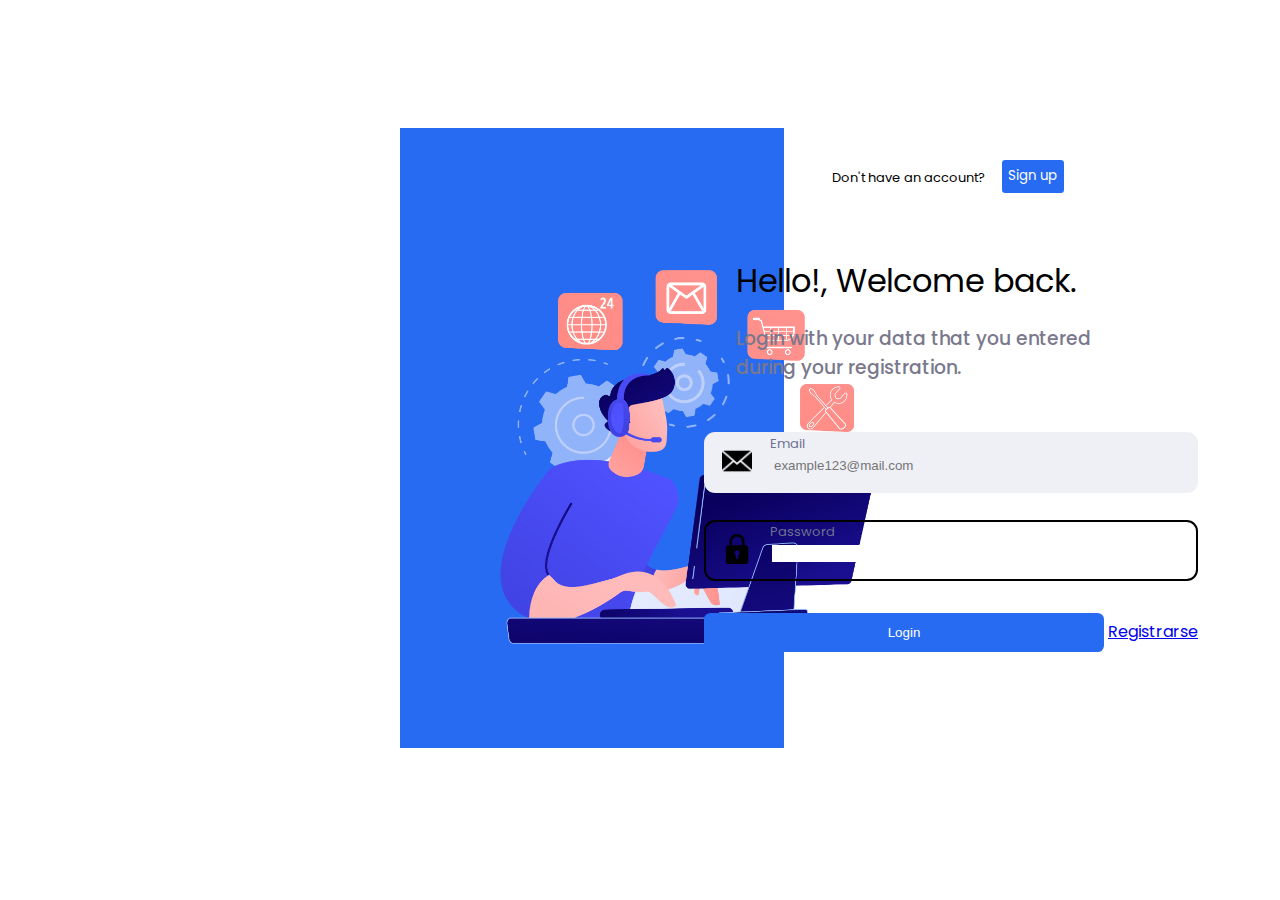
==== FrontEnd/view/index.html @ 820a15e8 "(FEAT) Signup button added and some styles changed" ====
<!DOCTYPE html>
<html lang="en">
<head>
    <link rel="preconnect" href="https://fonts.googleapis.com">
    <link rel="preconnect" href="https://fonts.gstatic.com" crossorigin>
    <link href="https://fonts.googleapis.com/css2?family=Poppins:wght@300;400;500&display=swap" rel="stylesheet">
    <link rel="stylesheet" href="/FrontEnd/style/style.css">
    <meta charset="UTF-8">
    <meta http-equiv="X-UA-Compatible" content="IE=edge">
    <meta name="viewport" content="width=device-width, initial-scale=1.0">
    <title>Document</title>
</head>
<body>
    <div>
        <div class="container1">
            <div class="con1left"><img class="img_container1" src="../img/20943705.png" width="500px"></div>
            <div class="con1right">
                <div class="con1right_top">
                    <h3 class="con1account">Don't have an account?</h3>
                    <button class="con1button_top">Sign up</button>
                </div>
                        <h1 class="con1title">Hello!, Welcome back.</h1>
                        <h3 class="con1subtitle">Login with your data that you entered<br> during your registration.</h3>
                <form action="#" method="post">
                    <div class="con1email">
                        <p class="con1p">Email</p>
                        <img class="con1img" src="../img/email.png" height="30px">
                        <input class="con1input_email" type="text" name="user" placeholder="example123@mail.com">
                    </div>
                    <div class="con1pass">
                        <p class="con1p">Password</p>
                        <img class="con1img" src="../img/padlock.png" height="30px">
                        <input class="con1input_pass" type="password" name="password" placeholder="">
                    </div>
                </form>
                <button class="boton_login">Login</button>
                <a href="Register.html">Registrarse</a>
            </div>
        </div>
    </div>
    
</body>
</html>
---- FrontEnd/style/style.css ----
:root{
    font-family: 'Poppins', sans-serif;
}


.img_container1{
    margin-left: 2.5rem;
}

p{
    margin: 0;

}
/*CONTENEDORES*/

.container1{
    margin-top: 8rem;
    display: grid;
    grid-template-columns: 1fr 1fr;
    grid-template-rows: 1fr;
    gap: 0px 0px;
    grid-template-areas: 
    "con1left con1right"; 
}

.con1left{ grid-area: con1left; }
.con1right { grid-area: con1right; }

.con1left{
    background-color: #276BF2;
    padding-top: 5rem;
    width: 30%;
    height: 60%;
    position: absolute;
    left: 25rem;
}

.con1right{
    margin-top: 8rem;
    position: absolute;
    left: 55%;
}

.con1title{
    position:relative; 
    margin:0;
    top: -2rem;
    font-weight: 400;
    padding-left: 2rem;
}

.con1subtitle{
    position:relative; 
    top: -2rem;
    font-weight: 500;
    color: #7A788C;
    padding-left: 2rem;
}


.con1email{
    display: block;
    background-color:#EFF0F6 ;
    border: 2px solid #EFF0F6;
    border-radius: 0.7rem;
    margin-bottom: 1.7rem;
}

.con1pass{
    display: block;
    border: 2px solid #000000;
    border-radius: 0.7rem;
}
.con1p{
    font-size: small;
    padding-left: 4rem;
    color: #6E7191 ;
}

.con1img{
    margin-left: 1rem;
    bottom: 0.5rem;
    position: relative;
}

.con1input_pass{
    position: relative;
    margin-left: 1rem;
    border: none;
}

.con1input_email{
    background-color:#EFF0F6 ;
    position: relative;
    margin-left: 1rem;
    bottom: 14px;
    border: none;
}

.con1input_pass{
    position: relative;
    margin-left: 1rem;
    bottom: 14px;
    border: none;
}

.con1right_top{
    display: flex;
    position: relative;
    
    left: 8rem;
    top: -6rem;
}

.con1button_top{
    color: #fff;
    background-color:#276BF2 ;
    border: none;
    padding: 0.4rem;
    border-radius: 0.2rem;
    font-family: 'Poppins';
}

.con1account{
    padding-top: 0.5rem;
    padding-right: 1rem;
    margin: 0;
    font-size: small;
    font-weight: 400;
}

.boton_login{
    color: #fff;
    background-color: #276BF2;
    margin-top: 2rem;
    width: 25rem;
    height: 2.4rem;
    border: none;
    border-radius: 0.4rem;
}
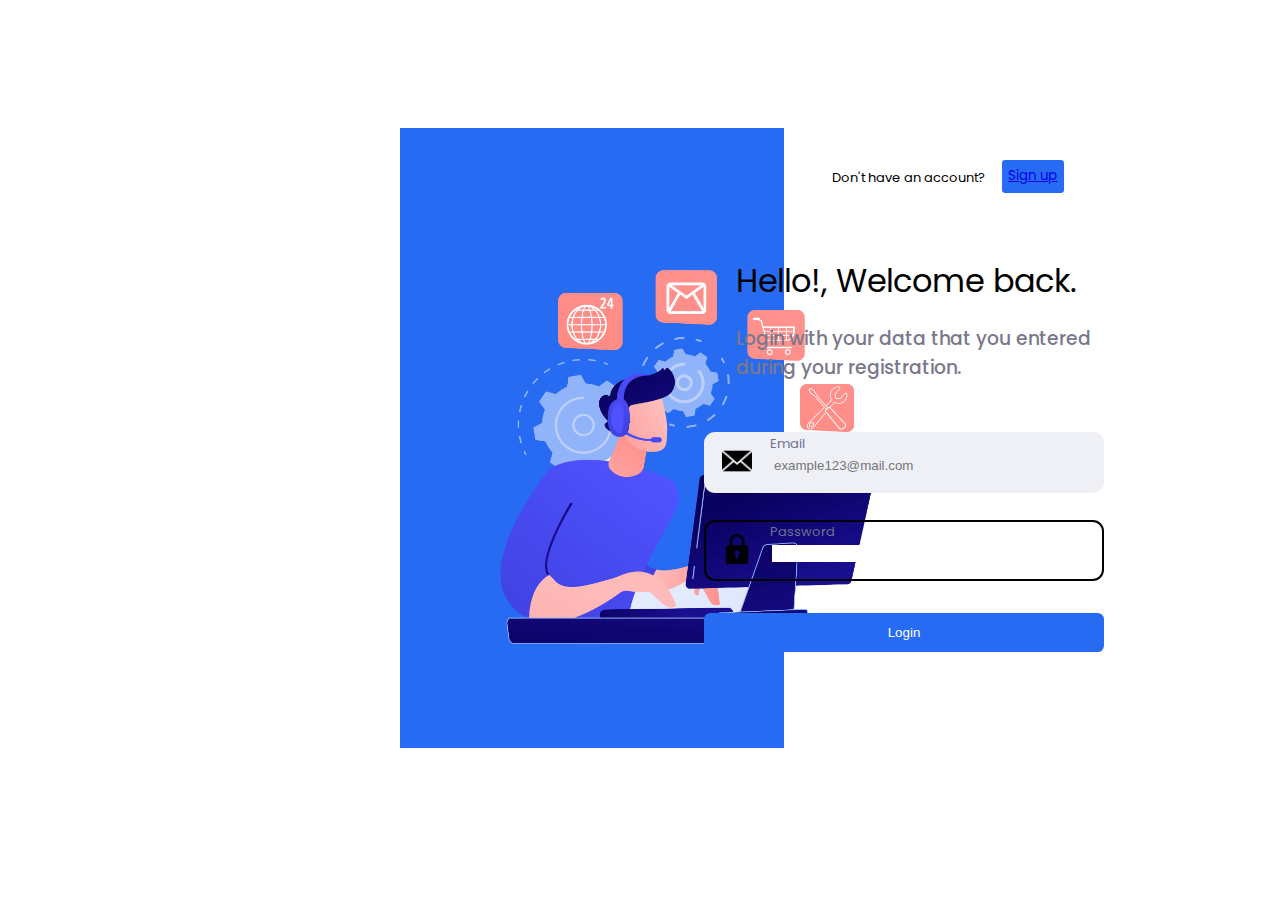
==== commit ac02cf2e: "(FEAT) Succesful registration screen created" ====
--- a/FrontEnd/view/index.html
+++ b/FrontEnd/view/index.html
@@ -17,7 +17,7 @@
             <div class="con1right">
                 <div class="con1right_top">
                     <h3 class="con1account">Don't have an account?</h3>
-                    <button class="con1button_top">Sign up</button>
+                    <button class="con1button_top"><a href="Register.html">Sign up</a></button>
                 </div>
                         <h1 class="con1title">Hello!, Welcome back.</h1>
                         <h3 class="con1subtitle">Login with your data that you entered<br> during your registration.</h3>
@@ -34,7 +34,6 @@
                     </div>
                 </form>
                 <button class="boton_login">Login</button>
-                <a href="Register.html">Registrarse</a>
             </div>
         </div>
     </div>
--- a/FrontEnd/style/style.css
+++ b/FrontEnd/style/style.css
@@ -23,6 +23,73 @@
     "con1left con1right"; 
 }
 
+.container2{
+    backdrop-filter: blur(0px) saturate(200%);
+    -webkit-backdrop-filter: blur(0px) saturate(200%);
+    background-color: rgba(8, 44, 120, 0.59);
+    border-radius: 2vh;
+    border: 1px solid rgba(255, 255, 255, 0.125)
+}
+
+.container3{
+    position: relative;
+    margin-left: 35vh;
+    margin-right: 35vh;
+    margin-top: 15vh;
+    border-radius: 2vh;
+    background-color: #276BF2;
+
+}
+
+.con3cloud1{
+    top: 40vh;
+    left: -2vh;
+    border-radius: 3vh;
+    background-color: rgb(160, 149, 255);
+    position: absolute;
+    min-width: 17vh;
+}
+.con3cloud2{
+    top: 37.5vh;
+    left: -5vh;
+    border-radius: 3vh;
+    background-color: rgb(160, 149, 255);
+    position: absolute;
+    min-width: 20vh;
+}
+
+.con3cloud3{
+    top: 3vh;
+    left: 111vh;
+    border-radius: 3vh;
+    background-color: rgb(160, 149, 255);
+    position: absolute;
+    min-width: 20vh;
+}
+
+.con3cloud4{
+    top: 5.5vh;
+    left: 111vh;
+    border-radius: 3vh;
+    background-color: rgb(160, 149, 255);
+    position: absolute;
+    min-width: 17vh;
+}
+
+.con2title{
+    position: relative;
+    left: 45vh;
+    color: #fff;
+}
+
+.con2img{
+    padding-top: 5vh;
+    position: relative;
+    left: 45vh;
+}
+
+
+
 .con1left{ grid-area: con1left; }
 .con1right { grid-area: con1right; }
 
@@ -119,6 +186,7 @@
     padding: 0.4rem;
     border-radius: 0.2rem;
     font-family: 'Poppins';
+    text-decoration: none !important;
 }
 
 .con1account{
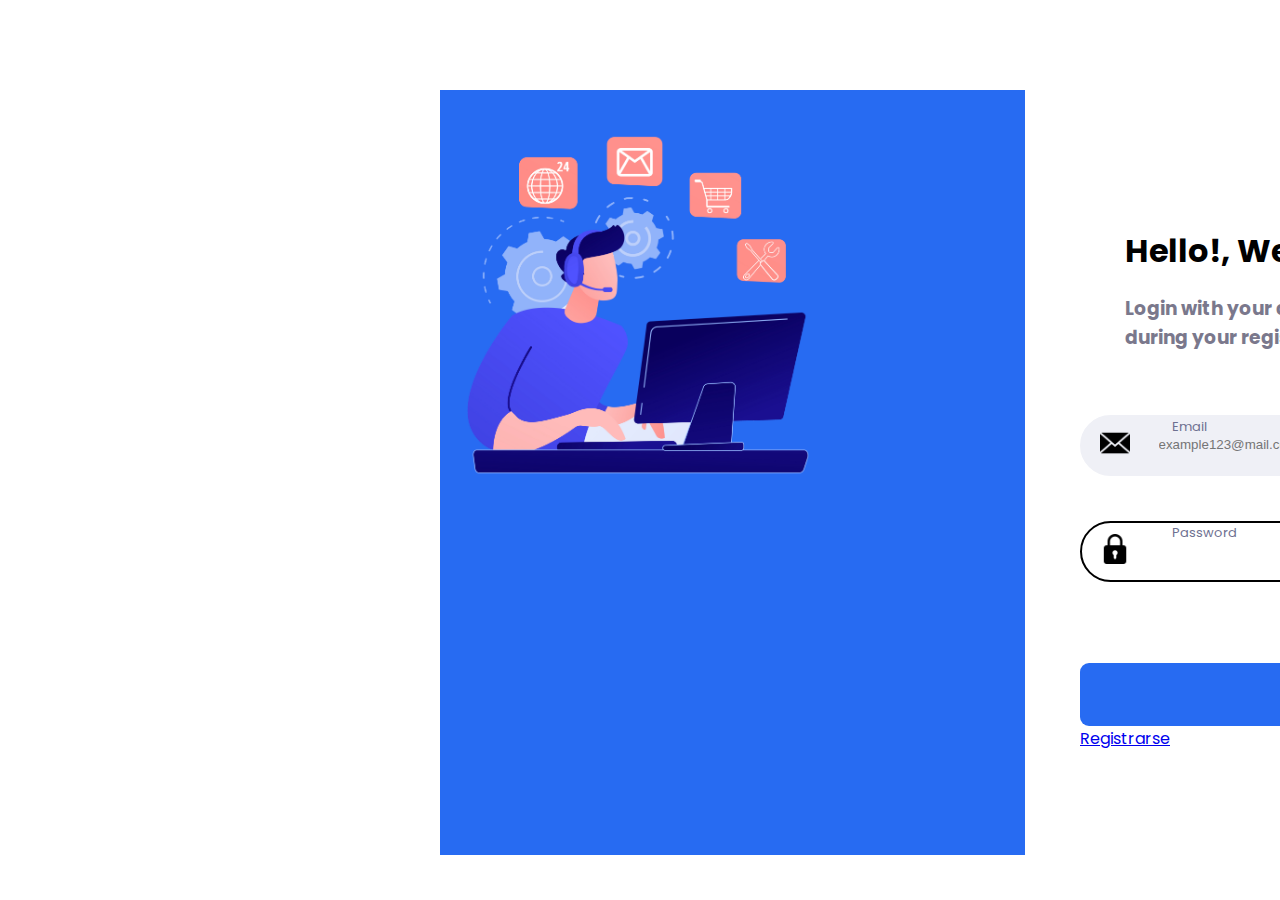
==== commit 0ff5524b: "(BUILD) changes are made to the styles, all to vh" ====
--- a/FrontEnd/view/index.html
+++ b/FrontEnd/view/index.html
@@ -13,11 +13,11 @@
 <body>
     <div>
         <div class="container1">
-            <div class="con1left"><img class="img_container1" src="../img/20943705.png" width="500px"></div>
+            <div class="con1left"><img class="img_container1" src="../img/20943705.png" width="450vh"></div>
             <div class="con1right">
                 <div class="con1right_top">
                     <h3 class="con1account">Don't have an account?</h3>
-                    <button class="con1button_top"><a href="Register.html">Sign up</a></button>
+                    <button class="con1button_top">Sign up</button>
                 </div>
                         <h1 class="con1title">Hello!, Welcome back.</h1>
                         <h3 class="con1subtitle">Login with your data that you entered<br> during your registration.</h3>
@@ -33,7 +33,8 @@
                         <input class="con1input_pass" type="password" name="password" placeholder="">
                     </div>
                 </form>
-                <button class="boton_login">Login</button>
+                <button class="boton_login" on>Login</button>
+                <a href="Register.html">Registrarse</a>
             </div>
         </div>
     </div>
--- a/FrontEnd/style/style.css
+++ b/FrontEnd/style/style.css
@@ -4,7 +4,8 @@
 
 
 .img_container1{
-    margin-left: 2.5rem;
+    margin-left: -3vh;
+    margin-top: -16vh;
 }
 
 p{
@@ -14,114 +15,48 @@
 /*CONTENEDORES*/
 
 .container1{
-    margin-top: 8rem;
+    margin-top: 10vh;
+    margin-left: -20vh;
     display: grid;
-    grid-template-columns: 1fr 1fr;
-    grid-template-rows: 1fr;
+    grid-template-columns: 1vh 1vh;
+    grid-template-rows: 1vhfr;
     gap: 0px 0px;
     grid-template-areas: 
     "con1left con1right"; 
 }
-
-.container2{
-    backdrop-filter: blur(0px) saturate(200%);
-    -webkit-backdrop-filter: blur(0px) saturate(200%);
-    background-color: rgba(8, 44, 120, 0.59);
-    border-radius: 2vh;
-    border: 1px solid rgba(255, 255, 255, 0.125)
-}
-
-.container3{
-    position: relative;
-    margin-left: 35vh;
-    margin-right: 35vh;
-    margin-top: 15vh;
-    border-radius: 2vh;
-    background-color: #276BF2;
-
-}
-
-.con3cloud1{
-    top: 40vh;
-    left: -2vh;
-    border-radius: 3vh;
-    background-color: rgb(160, 149, 255);
-    position: absolute;
-    min-width: 17vh;
-}
-.con3cloud2{
-    top: 37.5vh;
-    left: -5vh;
-    border-radius: 3vh;
-    background-color: rgb(160, 149, 255);
-    position: absolute;
-    min-width: 20vh;
-}
-
-.con3cloud3{
-    top: 3vh;
-    left: 111vh;
-    border-radius: 3vh;
-    background-color: rgb(160, 149, 255);
-    position: absolute;
-    min-width: 20vh;
-}
-
-.con3cloud4{
-    top: 5.5vh;
-    left: 111vh;
-    border-radius: 3vh;
-    background-color: rgb(160, 149, 255);
-    position: absolute;
-    min-width: 17vh;
-}
-
-.con2title{
-    position: relative;
-    left: 45vh;
-    color: #fff;
-}
-
-.con2img{
-    padding-top: 5vh;
-    position: relative;
-    left: 45vh;
-}
-
-
 
 .con1left{ grid-area: con1left; }
 .con1right { grid-area: con1right; }
 
 .con1left{
     background-color: #276BF2;
-    padding-top: 5rem;
-    width: 30%;
-    height: 60%;
-    position: absolute;
-    left: 25rem;
+    padding-top: 15vh;
+    width: 65vh;
+    height: 70vh;
+    position: relative;
+    left: 68vh;
 }
 
 .con1right{
-    margin-top: 8rem;
+    margin-top: 16vh;
     position: absolute;
-    left: 55%;
+    left: 120vh;
 }
 
 .con1title{
     position:relative; 
     margin:0;
-    top: -2rem;
-    font-weight: 400;
-    padding-left: 2rem;
+    top: -5vh;
+    font-weight: 400vh;
+    padding-left: 5vh;
 }
 
 .con1subtitle{
     position:relative; 
-    top: -2rem;
-    font-weight: 500;
+    top: -5vh;
+    font-weight: 500vh;
     color: #7A788C;
-    padding-left: 2rem;
+    padding-left: 5vh;
 }
 
 
@@ -129,45 +64,45 @@
     display: block;
     background-color:#EFF0F6 ;
     border: 2px solid #EFF0F6;
-    border-radius: 0.7rem;
-    margin-bottom: 1.7rem;
+    border-radius: 5vh;
+    margin-bottom: 5vh;
 }
 
 .con1pass{
     display: block;
     border: 2px solid #000000;
-    border-radius: 0.7rem;
+    border-radius: 5vh;
 }
 .con1p{
     font-size: small;
-    padding-left: 4rem;
+    padding-left: 10vh;
     color: #6E7191 ;
 }
 
 .con1img{
-    margin-left: 1rem;
-    bottom: 0.5rem;
+    margin-left: 2vh;
+    bottom: 1vh;
     position: relative;
 }
 
 .con1input_pass{
     position: relative;
-    margin-left: 1rem;
+    margin-left: 1vh;
     border: none;
 }
 
 .con1input_email{
     background-color:#EFF0F6 ;
     position: relative;
-    margin-left: 1rem;
-    bottom: 14px;
+    margin-left: 2.5vh;
+    bottom: 2vh;
     border: none;
 }
 
 .con1input_pass{
     position: relative;
-    margin-left: 1rem;
-    bottom: 14px;
+    margin-left: 2.5vh;
+    bottom: 2vh;
     border: none;
 }
 
@@ -175,34 +110,33 @@
     display: flex;
     position: relative;
     
-    left: 8rem;
-    top: -6rem;
+    left: 40vh;
+    top: -15vh;
 }
 
 .con1button_top{
     color: #fff;
     background-color:#276BF2 ;
     border: none;
-    padding: 0.4rem;
-    border-radius: 0.2rem;
+    padding: 1vh;
+    border-radius: 1vh;
     font-family: 'Poppins';
-    text-decoration: none !important;
 }
 
 .con1account{
-    padding-top: 0.5rem;
-    padding-right: 1rem;
+    padding-top: 1vh;
+    padding-right: 1vh;
     margin: 0;
     font-size: small;
-    font-weight: 400;
+    font-weight: 100vh;
 }
 
 .boton_login{
     color: #fff;
     background-color: #276BF2;
-    margin-top: 2rem;
-    width: 25rem;
-    height: 2.4rem;
+    margin-top: 9vh;
+    width: 50vh;
+    height: 7vh;
     border: none;
-    border-radius: 0.4rem;
+    border-radius: 1vh;
 }
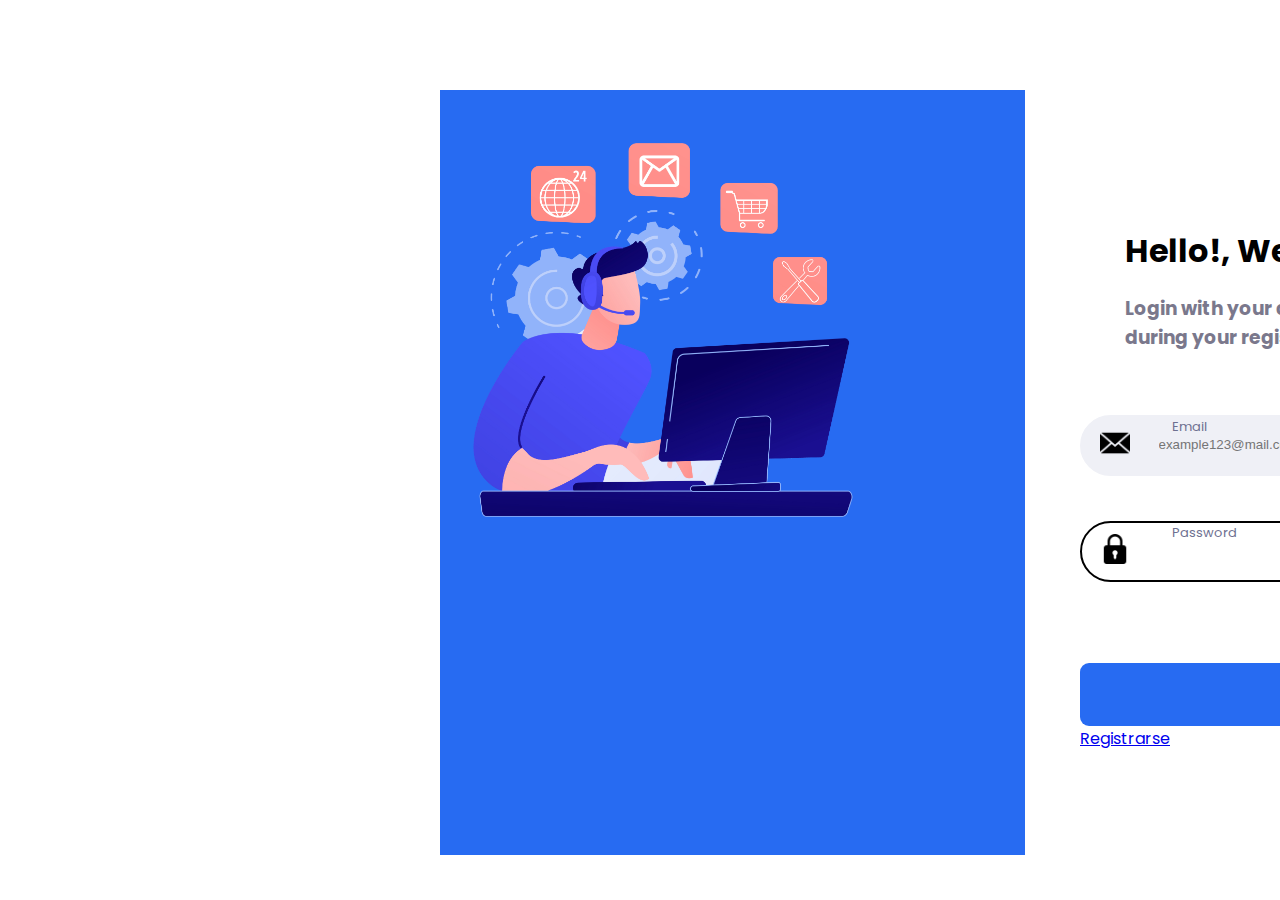
==== commit 46f39647: "(FIX) fixed entity clients" ====
--- a/FrontEnd/view/index.html
+++ b/FrontEnd/view/index.html
@@ -13,7 +13,7 @@
 <body>
     <div>
         <div class="container1">
-            <div class="con1left"><img class="img_container1" src="../img/20943705.png" width="450vh"></div>
+            <div class="con1left"><img class="img_container1" src="../img/20943705.png" width="500px"></div>
             <div class="con1right">
                 <div class="con1right_top">
                     <h3 class="con1account">Don't have an account?</h3>
@@ -25,19 +25,20 @@
                     <div class="con1email">
                         <p class="con1p">Email</p>
                         <img class="con1img" src="../img/email.png" height="30px">
-                        <input class="con1input_email" type="text" name="user" placeholder="example123@mail.com">
+                        <input class="con1input_email" id="txtMail" type="text" name="user" placeholder="example123@mail.com">
                     </div>
                     <div class="con1pass">
                         <p class="con1p">Password</p>
                         <img class="con1img" src="../img/padlock.png" height="30px">
-                        <input class="con1input_pass" type="password" name="password" placeholder="">
+                        <input class="con1input_pass" id="txtPassword" type="password" name="password" placeholder="">
                     </div>
                 </form>
-                <button class="boton_login" on>Login</button>
+                <button class="boton_login" onclick="login()">Login</button>
                 <a href="Register.html">Registrarse</a>
             </div>
         </div>
     </div>
     
+    <script src="../js/login.js"></script>
 </body>
 </html>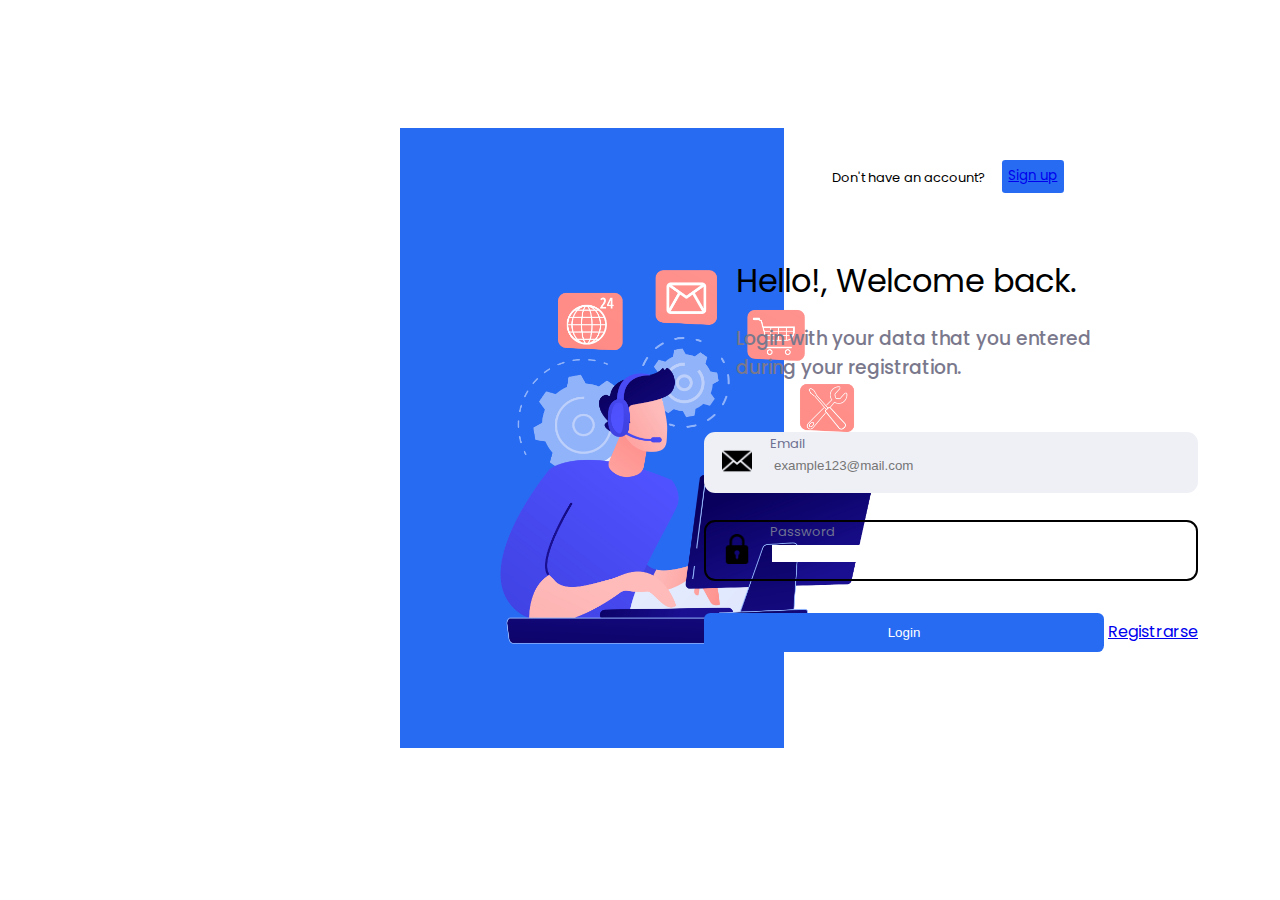
==== commit 2d43ee6e: "Merge branch 'test' of https://github.com/PsylanL/PCSCRM into test" ====
--- a/FrontEnd/view/index.html
+++ b/FrontEnd/view/index.html
@@ -17,7 +17,7 @@
             <div class="con1right">
                 <div class="con1right_top">
                     <h3 class="con1account">Don't have an account?</h3>
-                    <button class="con1button_top">Sign up</button>
+                    <button class="con1button_top"><a href="Register.html">Sign up</a></button>
                 </div>
                         <h1 class="con1title">Hello!, Welcome back.</h1>
                         <h3 class="con1subtitle">Login with your data that you entered<br> during your registration.</h3>
--- a/FrontEnd/style/style.css
+++ b/FrontEnd/style/style.css
@@ -4,8 +4,7 @@
 
 
 .img_container1{
-    margin-left: -3vh;
-    margin-top: -16vh;
+    margin-left: 2.5rem;
 }
 
 p{
@@ -15,48 +14,114 @@
 /*CONTENEDORES*/
 
 .container1{
-    margin-top: 10vh;
-    margin-left: -20vh;
+    margin-top: 8rem;
     display: grid;
-    grid-template-columns: 1vh 1vh;
-    grid-template-rows: 1vhfr;
+    grid-template-columns: 1fr 1fr;
+    grid-template-rows: 1fr;
     gap: 0px 0px;
     grid-template-areas: 
     "con1left con1right"; 
 }
 
+.container2{
+    backdrop-filter: blur(0px) saturate(200%);
+    -webkit-backdrop-filter: blur(0px) saturate(200%);
+    background-color: rgba(8, 44, 120, 0.59);
+    border-radius: 2vh;
+    border: 1px solid rgba(255, 255, 255, 0.125)
+}
+
+.container3{
+    position: relative;
+    margin-left: 35vh;
+    margin-right: 35vh;
+    margin-top: 15vh;
+    border-radius: 2vh;
+    background-color: #276BF2;
+
+}
+
+.con3cloud1{
+    top: 40vh;
+    left: -2vh;
+    border-radius: 3vh;
+    background-color: rgb(160, 149, 255);
+    position: absolute;
+    min-width: 17vh;
+}
+.con3cloud2{
+    top: 37.5vh;
+    left: -5vh;
+    border-radius: 3vh;
+    background-color: rgb(160, 149, 255);
+    position: absolute;
+    min-width: 20vh;
+}
+
+.con3cloud3{
+    top: 3vh;
+    left: 111vh;
+    border-radius: 3vh;
+    background-color: rgb(160, 149, 255);
+    position: absolute;
+    min-width: 20vh;
+}
+
+.con3cloud4{
+    top: 5.5vh;
+    left: 111vh;
+    border-radius: 3vh;
+    background-color: rgb(160, 149, 255);
+    position: absolute;
+    min-width: 17vh;
+}
+
+.con2title{
+    position: relative;
+    left: 45vh;
+    color: #fff;
+}
+
+.con2img{
+    padding-top: 5vh;
+    position: relative;
+    left: 45vh;
+}
+
+
+
 .con1left{ grid-area: con1left; }
 .con1right { grid-area: con1right; }
 
 .con1left{
     background-color: #276BF2;
-    padding-top: 15vh;
-    width: 65vh;
-    height: 70vh;
-    position: relative;
-    left: 68vh;
+    padding-top: 5rem;
+    width: 30%;
+    height: 60%;
+    position: absolute;
+    left: 25rem;
 }
 
 .con1right{
-    margin-top: 16vh;
-    position: absolute;
-    left: 120vh;
+    margin-top: 8rem;
+    position: absolute;
+    left: 55%;
 }
 
 .con1title{
     position:relative; 
     margin:0;
-    top: -5vh;
-    font-weight: 400vh;
-    padding-left: 5vh;
+    top: -2rem;
+    font-weight: 400;
+    padding-left: 2rem;
 }
 
 .con1subtitle{
     position:relative; 
-    top: -5vh;
-    font-weight: 500vh;
+    top: -2rem;
+    font-weight: 500;
     color: #7A788C;
-    padding-left: 5vh;
+    padding-left: 2rem;
 }
 
 
@@ -64,45 +129,45 @@
     display: block;
     background-color:#EFF0F6 ;
     border: 2px solid #EFF0F6;
-    border-radius: 5vh;
-    margin-bottom: 5vh;
+    border-radius: 0.7rem;
+    margin-bottom: 1.7rem;
 }
 
 .con1pass{
     display: block;
     border: 2px solid #000000;
-    border-radius: 5vh;
+    border-radius: 0.7rem;
 }
 .con1p{
     font-size: small;
-    padding-left: 10vh;
+    padding-left: 4rem;
     color: #6E7191 ;
 }
 
 .con1img{
-    margin-left: 2vh;
-    bottom: 1vh;
+    margin-left: 1rem;
+    bottom: 0.5rem;
     position: relative;
 }
 
 .con1input_pass{
     position: relative;
-    margin-left: 1vh;
+    margin-left: 1rem;
     border: none;
 }
 
 .con1input_email{
     background-color:#EFF0F6 ;
     position: relative;
-    margin-left: 2.5vh;
-    bottom: 2vh;
+    margin-left: 1rem;
+    bottom: 14px;
     border: none;
 }
 
 .con1input_pass{
     position: relative;
-    margin-left: 2.5vh;
-    bottom: 2vh;
+    margin-left: 1rem;
+    bottom: 14px;
     border: none;
 }
 
@@ -110,33 +175,34 @@
     display: flex;
     position: relative;
     
-    left: 40vh;
-    top: -15vh;
+    left: 8rem;
+    top: -6rem;
 }
 
 .con1button_top{
     color: #fff;
     background-color:#276BF2 ;
     border: none;
-    padding: 1vh;
-    border-radius: 1vh;
+    padding: 0.4rem;
+    border-radius: 0.2rem;
     font-family: 'Poppins';
+    text-decoration: none !important;
 }
 
 .con1account{
-    padding-top: 1vh;
-    padding-right: 1vh;
+    padding-top: 0.5rem;
+    padding-right: 1rem;
     margin: 0;
     font-size: small;
-    font-weight: 100vh;
+    font-weight: 400;
 }
 
 .boton_login{
     color: #fff;
     background-color: #276BF2;
-    margin-top: 9vh;
-    width: 50vh;
-    height: 7vh;
-    border: none;
-    border-radius: 1vh;
-}
+    margin-top: 2rem;
+    width: 25rem;
+    height: 2.4rem;
+    border: none;
+    border-radius: 0.4rem;
+}
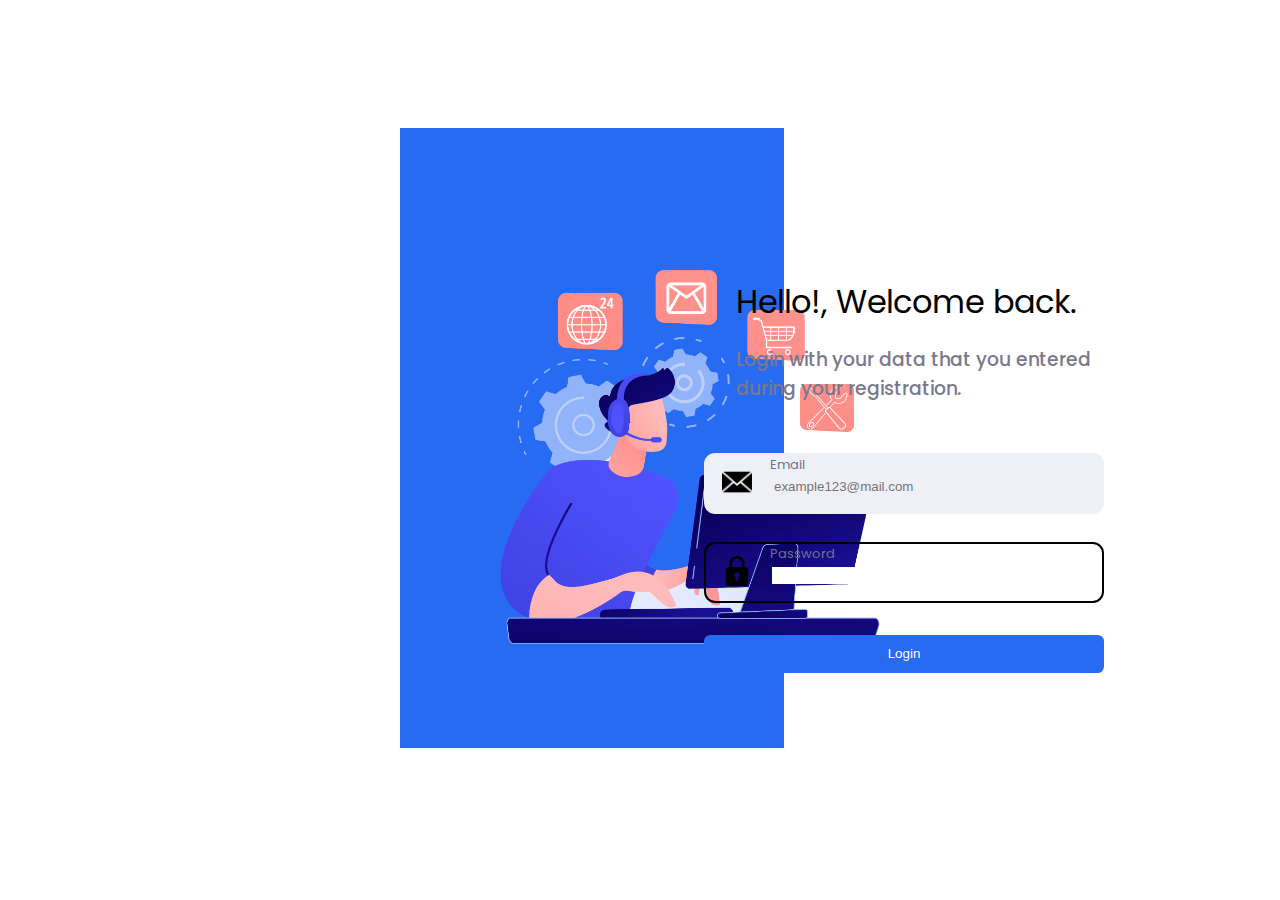
==== commit 557d5c58: "(DOCS) Added clients documentation" ====
--- a/FrontEnd/view/index.html
+++ b/FrontEnd/view/index.html
@@ -15,10 +15,6 @@
         <div class="container1">
             <div class="con1left"><img class="img_container1" src="../img/20943705.png" width="500px"></div>
             <div class="con1right">
-                <div class="con1right_top">
-                    <h3 class="con1account">Don't have an account?</h3>
-                    <button class="con1button_top"><a href="Register.html">Sign up</a></button>
-                </div>
                         <h1 class="con1title">Hello!, Welcome back.</h1>
                         <h3 class="con1subtitle">Login with your data that you entered<br> during your registration.</h3>
                 <form action="#" method="post">
@@ -34,7 +30,6 @@
                     </div>
                 </form>
                 <button class="boton_login" onclick="login()">Login</button>
-                <a href="Register.html">Registrarse</a>
             </div>
         </div>
     </div>
--- a/FrontEnd/style/style.css
+++ b/FrontEnd/style/style.css
@@ -41,40 +41,6 @@
 
 }
 
-.con3cloud1{
-    top: 40vh;
-    left: -2vh;
-    border-radius: 3vh;
-    background-color: rgb(160, 149, 255);
-    position: absolute;
-    min-width: 17vh;
-}
-.con3cloud2{
-    top: 37.5vh;
-    left: -5vh;
-    border-radius: 3vh;
-    background-color: rgb(160, 149, 255);
-    position: absolute;
-    min-width: 20vh;
-}
-
-.con3cloud3{
-    top: 3vh;
-    left: 111vh;
-    border-radius: 3vh;
-    background-color: rgb(160, 149, 255);
-    position: absolute;
-    min-width: 20vh;
-}
-
-.con3cloud4{
-    top: 5.5vh;
-    left: 111vh;
-    border-radius: 3vh;
-    background-color: rgb(160, 149, 255);
-    position: absolute;
-    min-width: 17vh;
-}
 
 .con2title{
     position: relative;
@@ -87,7 +53,6 @@
     position: relative;
     left: 45vh;
 }
-
 
 
 .con1left{ grid-area: con1left; }
@@ -111,6 +76,7 @@
 .con1title{
     position:relative; 
     margin:0;
+    margin-top: 6vh;
     top: -2rem;
     font-weight: 400;
     padding-left: 2rem;
@@ -171,13 +137,6 @@
     border: none;
 }
 
-.con1right_top{
-    display: flex;
-    position: relative;
-    
-    left: 8rem;
-    top: -6rem;
-}
 
 .con1button_top{
     color: #fff;
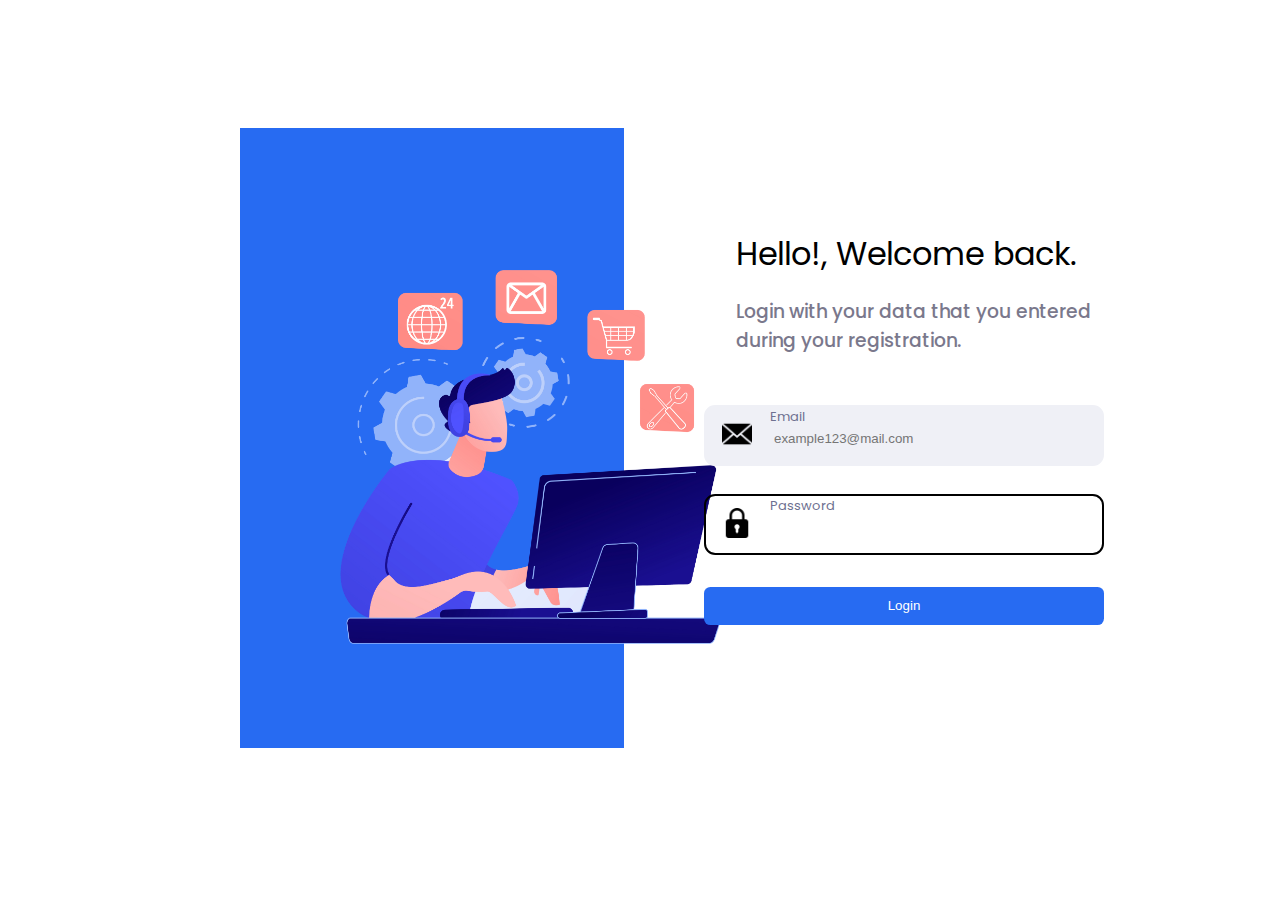
==== commit e2ef6a12: "x" ====
--- a/FrontEnd/view/index.html
+++ b/FrontEnd/view/index.html
@@ -8,7 +8,6 @@
     <meta charset="UTF-8">
     <meta http-equiv="X-UA-Compatible" content="IE=edge">
     <meta name="viewport" content="width=device-width, initial-scale=1.0">
-    <title>Document</title>
 </head>
 <body>
     <div>
--- a/FrontEnd/style/style.css
+++ b/FrontEnd/style/style.css
@@ -64,11 +64,11 @@
     width: 30%;
     height: 60%;
     position: absolute;
-    left: 25rem;
+    left: 15rem;
 }
 
 .con1right{
-    margin-top: 8rem;
+    margin-top: 5rem;
     position: absolute;
     left: 55%;
 }
@@ -164,4 +164,5 @@
     height: 2.4rem;
     border: none;
     border-radius: 0.4rem;
+    cursor: pointer;
 }
